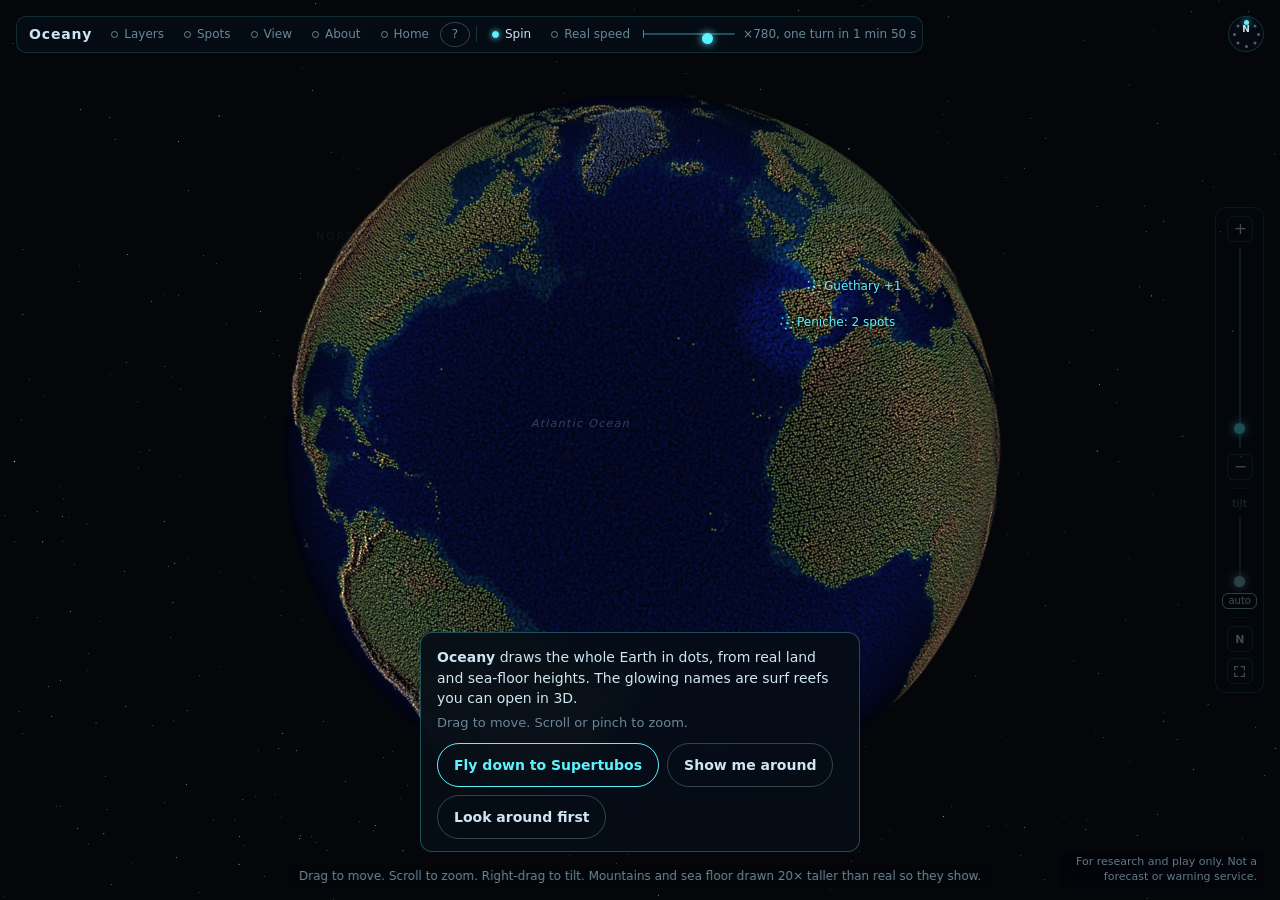
==== pieces/07-globe/index.html @ ec1762d8 "Globe b54: last-level terrain tiles stretch into a lit surface (dark Himalayas fix) Co-Authored-By: " ====
<!doctype html>
<html lang="en">
<head>
  <meta charset="utf-8">
  <meta name="viewport" content="width=device-width, initial-scale=1, viewport-fit=cover">
  <title>Oceany globe</title>
  <link rel="icon" href="assets/icons/icon-192.png" type="image/png">
  <link rel="manifest" href="manifest.webmanifest">
  <link rel="apple-touch-icon" href="assets/icons/apple-touch-icon-180.png">
  <meta name="theme-color" content="#04060a">
  <meta name="mobile-web-app-capable" content="yes">
  <meta name="apple-mobile-web-app-capable" content="yes">
  <meta name="apple-mobile-web-app-status-bar-style" content="black-translucent">
  <meta name="apple-mobile-web-app-title" content="Oceany">
  <script type="importmap">
  { "imports": {
      "three": "../01-seafloor/viewer/vendor/three.module.js",
      "three/addons/": "../01-seafloor/viewer/vendor/addons/",
      "./dots.js": "./dots.js?v=b43", "./terrain.js": "./terrain.js?v=b43" } }
  </script>
  <style>
    :root { --panel: #060e16; --bg: #04060a; --ink: #cfe6f2; --dim: #6b8696; --open: #5ff2ff; --accent: #5ff2ff; --fc: #8fc2d1; --lock: #4a5a66; --hz: #8ca3b8; }
    html, body { margin: 0; height: 100%; background: var(--bg); color: var(--ink); font: 14px/1.4 system-ui, -apple-system, sans-serif; overflow: hidden; }
    canvas { display: block; position: fixed; inset: 0; width: 100%; height: 100%; cursor: grab; touch-action: none; }   /* b39 phone: was 100vw x 100vh; on phones 100vh includes the hidden address bar, so the picture (sized to innerHeight) was stretched tall: an egg-shaped globe */
    /* Top bar: the name, one dot-button per panel section (one open at a time) and the spin toggle. The globe is clear on load. */
    #bar { position: fixed; top: 16px; left: 16px; display: flex; align-items: center; gap: 2px; padding: 4px 6px 4px 12px; z-index: 5;
      background: color-mix(in srgb, var(--panel) 78%, transparent); border: 1px solid color-mix(in srgb, var(--open) 15%, transparent); border-radius: 10px; backdrop-filter: blur(6px); }
    #bar .name { font-size: 14px; font-weight: 600; letter-spacing: .06em; margin-right: 8px; }
    #bar button { all: unset; display: inline-flex; align-items: center; gap: 6px; padding: 5px 9px; border-radius: 7px; font-size: 12px; color: var(--dim); cursor: pointer; transition: color .15s, background .15s; }
    #bar button::before { content: ''; width: 5px; height: 5px; border-radius: 50%; border: 1px solid currentColor; transition: background .15s, box-shadow .15s; }
    #bar button:hover, #bar button:focus-visible { color: var(--ink); background: color-mix(in srgb, var(--open) 8%, transparent); }
    #bar button[aria-expanded=true], #bar button[aria-pressed=true] { color: var(--ink); }
    #bar button[aria-expanded=true]::before, #bar button[aria-pressed=true]::before { background: var(--open); border-color: var(--open); box-shadow: 0 0 6px var(--open); }
    #spin-speed-box { display: inline-flex; align-items: center; gap: 4px; }
    #spin-speed-box .notched { position: relative; display: inline-flex; align-items: center; }
    /* the ×1 notch: a short tick at the slider's left end, where it snaps */
    #spin-speed-box .notched::before { content: ''; position: absolute; left: 0; top: 50%; width: 1px; height: 8px; margin-top: -4px; background: color-mix(in srgb, var(--open) 55%, transparent); pointer-events: none; }
    #spin-speed { width: 92px; height: 18px; margin: 0; }
    #spin-speed-out { font-size: 12px; color: var(--dim); min-width: 13.5em; padding-left: 4px; white-space: nowrap; font-variant-numeric: tabular-nums; }
    #spin-real[aria-pressed=true] ~ #spin-speed-out { color: var(--ink); }
    @media (max-width: 900px) { #spin-speed-out { display: none; } }
    #bar .gap { width: 1px; height: 16px; margin: 0 4px; background: color-mix(in srgb, var(--open) 18%, transparent); }
    #panel { position: fixed; top: 60px; left: 16px; width: 280px; max-width: calc(100vw - 32px); background: color-mix(in srgb, var(--panel) 82%, transparent);
      border: 1px solid color-mix(in srgb, var(--open) 15%, transparent); border-radius: 10px; padding: 12px 16px; backdrop-filter: blur(6px);
      max-height: calc(100vh - 140px); overflow-y: auto; box-sizing: border-box; z-index: 5; }
    #panel[hidden], #panel section[hidden] { display: none; }
    #panel section > h2:first-child { margin-top: 0; }
    .line { font-size: 11px; color: var(--dim); margin: 6px 0 2px; }
    h1 { margin: 0 0 2px; font-size: 18px; letter-spacing: .04em; }
    .sub { color: var(--dim); font-size: 12px; margin-bottom: 10px; }
    h2 { font-size: 11px; text-transform: uppercase; letter-spacing: .1em; color: var(--dim); margin: 12px 0 4px; font-weight: 600; }
    ul { list-style: none; margin: 0; padding: 0; }
    li button { all: unset; display: flex; gap: 8px; align-items: center; width: 100%; padding: 3px 0; cursor: pointer; }
    li button:hover { color: var(--ink); filter: brightness(1.25); } li button:focus-visible { outline: 1px solid var(--open); }
    .dot { width: 8px; height: 8px; border-radius: 50%; flex: none; }
    .unlocked .dot { background: var(--open); box-shadow: 0 0 8px var(--open); }
    .forecast-only .dot { background: var(--fc); } .forecast-only { color: color-mix(in srgb, var(--fc) 55%, var(--ink)); }
    .locked .dot { background: var(--lock); } .locked { color: var(--lock); }
    .tag { margin-left: auto; font-size: 11px; color: var(--dim); }
    #palettes { display: flex; gap: 6px; }
    #palettes button { background: none; border: 1px solid color-mix(in srgb, var(--open) 20%, transparent); color: var(--dim); border-radius: 6px; padding: 3px 9px; font: inherit; font-size: 12px; cursor: pointer; }
    #palettes button.on { color: var(--ink); border-color: var(--open); }
    label.layer { display: flex; gap: 8px; align-items: center; padding: 2px 0; cursor: pointer; }
    /* checkboxes: a ring that fills with a glowing dot when on (the house dot) */
    input[type=checkbox] { appearance: none; -webkit-appearance: none; flex: none; width: 13px; height: 13px; margin: 0; border-radius: 50%;
      border: 1px solid color-mix(in srgb, var(--open) 45%, transparent); background: none; cursor: pointer; display: grid; place-content: center; }
    input[type=checkbox]::before { content: ''; width: 5px; height: 5px; border-radius: 50%; background: var(--open); box-shadow: 0 0 6px var(--open); transform: scale(0); transition: transform .12s; }
    input[type=checkbox]:checked { border-color: var(--open); }
    input[type=checkbox]:checked::before { transform: scale(1); }
    input[type=checkbox]:focus-visible { outline: 1px solid var(--open); outline-offset: 2px; }
    input[type=checkbox]:disabled { border-color: color-mix(in srgb, var(--lock) 70%, transparent); cursor: default; }
    /* range sliders: a thin line and a glowing dot */
    input[type=range] { -webkit-appearance: none; appearance: none; background: none; --acc: var(--open); }
    input[type=range]::-webkit-slider-runnable-track { width: 2px; height: 2px; background: color-mix(in srgb, var(--acc) 30%, transparent); border-radius: 1px; }
    input[type=range]::-moz-range-track { width: 2px; height: 2px; background: color-mix(in srgb, var(--acc) 30%, transparent); border-radius: 1px; }
    input[type=range]::-webkit-slider-thumb { -webkit-appearance: none; width: 11px; height: 11px; border-radius: 50%; background: var(--acc); box-shadow: 0 0 8px var(--acc); border: none; margin: 0 -4.5px; }
    input[type=range]::-moz-range-thumb { width: 11px; height: 11px; border-radius: 50%; background: var(--acc); box-shadow: 0 0 8px var(--acc); border: none; }
    .state { margin-left: 6px; font-size: 11px; color: var(--dim); }
    #terrain-readout { font-size: 11px; color: var(--dim); margin: 4px 0 2px; }
    #terrain-readout .warn { color: var(--fc); }
    #terrain-credits { font-size: 10px; color: var(--dim); margin-top: 4px; max-height: 120px; overflow: auto; }
    .layer-info { margin: 2px 0 8px 22px; font-size: 11px; color: var(--dim); }
    .layer-more { all: unset; font-size: 11px; color: var(--dim); cursor: pointer; border-bottom: 1px dotted currentColor; margin-top: 3px; display: inline-block; }
    .layer-more:hover, .layer-more.on, .layer-more:focus-visible { color: var(--ink); }
    .layer-details { margin-top: 4px; line-height: 1.45; color: var(--dim); max-height: 160px; overflow-y: auto; }
    .layer-status { color: var(--ink); margin-top: 3px; }
    .layer-modes { display: flex; gap: 4px; margin-bottom: 4px; }
    .layer-modes button { background: none; border: 1px solid color-mix(in srgb, var(--open) 20%, transparent); color: var(--dim); border-radius: 5px; padding: 1px 7px; font: inherit; cursor: pointer; }
    .layer-modes button.on { color: var(--ink); border-color: var(--open); }
    label.layer.missing { color: var(--lock); }
    /* Cards: one type style for every kind (the panel's system font, 13px); the kind only sets the accent colour.
       wanted / research: the accent dimmed (research has a dashed edge; round 4: no second hue); hazard: calm blue-grey, no glow or scan lines; own spots: cyan. */
    #card { --acc: var(--open); position: fixed; right: 64px; bottom: 60px; width: 280px; max-width: calc(100vw - 32px); background: color-mix(in srgb, var(--bg) 88%, transparent);
      border: 1px solid color-mix(in srgb, var(--acc) 40%, transparent); border-radius: 10px; padding: 12px 14px; display: none; font-size: 13px; backdrop-filter: blur(6px); }
    #card.wanted { --acc: var(--fc); box-shadow: 0 0 18px color-mix(in srgb, var(--fc) 14%, transparent);
      background-image: repeating-linear-gradient(0deg, color-mix(in srgb, var(--fc) 4%, transparent) 0 1px, transparent 1px 3px); }
    #card.hazard { --acc: var(--hz); }
    #card div { margin: 3px 0; }
    #card .c-name { font-weight: 600; margin-bottom: 4px; color: var(--acc); }
    #card .w-head { color: var(--acc); font-size: 11px; font-weight: 600; letter-spacing: .22em; margin-bottom: 4px; }
    #card .w-name { color: var(--ink); font-weight: 600; font-size: 14px; letter-spacing: .02em; }
    #card .w-sub { color: var(--acc); opacity: .75; font-size: 11px; letter-spacing: .2em;   /* b38: was 10px */ margin: -2px 0 6px !important; }
    #card.research { border-style: dashed; }
    #card .w-foot { color: var(--acc); margin-top: 8px; }
    li.wanted .dot { background: none; border: 1px dashed var(--fc); width: 7px; height: 7px; }
    li.wanted.k-hazard .dot { border-color: var(--hz); } li.k-hazard { color: color-mix(in srgb, var(--hz) 60%, var(--ink)); }
    #wanted-list { max-height: 168px; overflow-y: auto; font-size: 13px; }
    #wanted-list .tag { margin-left: auto; }
    #wanted-filter { display: flex; gap: 4px; margin-bottom: 4px; }
    #wanted-filter button { background: none; border: 1px solid color-mix(in srgb, var(--fc) 20%, transparent); color: var(--dim); border-radius: 5px; padding: 1px 7px; font: inherit; font-size: 12px; cursor: pointer; }
    #wanted-filter button.on { color: var(--fc); border-color: color-mix(in srgb, var(--fc) 60%, transparent); }
    #wanted-filter button.k-hazard.on { color: var(--hz); border-color: color-mix(in srgb, var(--hz) 60%, transparent); }
    #wanted-count { font-size: 11px; color: var(--dim); margin-bottom: 4px; }
    #card { max-height: 60vh; overflow-y: auto; box-sizing: border-box; }
    #card .w-country { color: var(--dim); margin-top: -2px; }
    #card .w-why { margin-top: 6px !important; }
    #card .w-known { color: color-mix(in srgb, var(--acc) 30%, var(--ink)); }
    #card .w-part { margin-top: 4px !important; } #card .w-part b { font-weight: 600; color: color-mix(in srgb, var(--acc) 45%, var(--ink)); }
    #card .w-src { margin-top: 6px; font-size: 11px; color: var(--dim); } #card .w-src summary { cursor: pointer; } #card .w-src a { color: var(--dim); }
    #card .w-link a { color: var(--acc); }
    #card .w-quick { display: inline-block; border: 1px solid currentColor; border-radius: 4px; padding: 0 6px; color: var(--open); }
    #card .w-low { color: var(--dim); font-style: italic; }
    .lbl.wanted.hazard { color: var(--hz); }
    #tiers .k.hazard { border: 1px dashed var(--hz); width: 6px; height: 6px; }
    #tiers { font-size: 11px; color: var(--dim); margin-top: 8px; line-height: 1.6; }
    #tiers .k { display: inline-block; width: 7px; height: 7px; border-radius: 50%; margin-right: 6px; vertical-align: 0; }
    #tiers .k.unlocked { background: var(--open); box-shadow: 0 0 6px var(--open); }
    #tiers .k.forecast { background: var(--fc); }
    #tiers .k.wanted { border: 1px dashed var(--fc); width: 6px; height: 6px; }
    #tiers .ladder { margin-top: 2px; }
    #labels { position: fixed; inset: 0; pointer-events: none; }
    .lbl { position: absolute; left: 0; top: 0; font-size: 12px; white-space: nowrap; pointer-events: auto; cursor: pointer;
      text-shadow: 0 0 4px #000, 0 0 8px #000; }
    .lbl.unlocked { color: var(--open); } .lbl.forecast-only { color: var(--fc); font-size: 11px; } .lbl.locked { color: var(--lock); }
    #zoom { position: fixed; right: 16px; top: 50%; transform: translateY(-50%); transition: opacity .25s; display: flex; flex-direction: column; align-items: center; gap: 6px;
      background: color-mix(in srgb, var(--panel) 90%, transparent); border: 1px solid color-mix(in srgb, var(--open) 22%, transparent); border-radius: 10px; padding: 8px 6px; backdrop-filter: blur(8px); }
    #zoom button { width: 26px; height: 26px; background: none; border: 1px solid color-mix(in srgb, var(--open) 20%, transparent); border-radius: 6px; color: var(--ink); font: 16px/1 system-ui, sans-serif; cursor: pointer; }
    #zoom button:hover, #zoom button:focus-visible { border-color: var(--open); outline: none; }
    #zoom-slider { writing-mode: vertical-lr; direction: rtl; height: 200px; width: 22px; margin: 0; cursor: pointer; }
    #zoom-slider:focus-visible { outline: 1px solid var(--open); outline-offset: 2px; }
    #tilt-slider { writing-mode: vertical-lr; direction: rtl; height: 70px; width: 18px; margin: 0; --acc: var(--fc); cursor: pointer; }
    #tilt-slider:focus-visible { outline: 1px solid var(--fc); outline-offset: 2px; }
    #zoom .sep { width: 18px; border-top: 1px solid color-mix(in srgb, var(--open) 15%, transparent); margin: 2px 0; }
    #zoom .tl { font-size: 10px; color: var(--dim); letter-spacing: .04em; }
    #tilt-auto { width: auto !important; height: auto !important; font-size: 10px !important; padding: 2px 5px; color: var(--dim) !important; }
    #tilt-auto.on { color: var(--ink) !important; border-color: var(--fc) !important; }
    .layer-extras { margin: 2px 0 6px 22px; font-size: 12px; }
    .layer-extras label.layer.sub { color: var(--dim); }
    .fly-storm { margin-top: 4px; background: none; border: 1px solid color-mix(in srgb, var(--fc) 35%, transparent); color: var(--fc); border-radius: 6px; padding: 3px 8px; font: inherit; cursor: pointer; text-align: left; }
    .fly-storm:hover:not(:disabled), .fly-storm:focus-visible { border-color: var(--fc); outline: none; }
    .fly-storm.on { background: color-mix(in srgb, var(--fc) 12%, transparent); }
    .fly-storm:disabled { color: var(--lock); border-color: color-mix(in srgb, var(--lock) 45%, transparent); cursor: default; }
    @media (max-height: 520px) { #zoom-slider { height: 120px; } #tilt-slider { height: 50px; } }
    #zoom.faded { opacity: .3; }
    #zoom #north { font-size: 11px; font-weight: 600; }
    #zoom #fullscreen { display: grid; place-items: center; padding: 0; }   /* full-screen button (fullscreen.js) */
    #zoom #fullscreen.on { border-color: var(--open); }
    #fullscreen-tip { position: fixed; right: 52px; top: 50%; transform: translateY(-50%); max-width: 220px; padding: 8px 10px; border-radius: 8px; z-index: 6;
      background: color-mix(in srgb, var(--bg) 88%, transparent); border: 1px solid color-mix(in srgb, var(--open) 25%, transparent); font-size: 12px; color: var(--ink); }
    #fullscreen-tip[hidden] { display: none; }
    /* round 4: a small calm line under the bar (where the follow caption sits), not a box over the rail and the labels */
    #zoom-note { position: fixed; top: 62px; left: 50%; transform: translateX(-50%); max-width: min(520px, calc(100vw - 32px)); font-size: 11.5px; color: var(--dim);
      text-align: center; padding: 3px 10px; background: color-mix(in srgb, var(--bg) 62%, transparent); border-radius: 6px; z-index: 4; transition: opacity .4s; }
    #zoom-note[hidden] { display: none; }
    .offline-cue { position: fixed; top: 62px; right: 16px; font-size: 11px; color: var(--dim); padding: 3px 10px; border-radius: 6px; z-index: 4; pointer-events: none;
      background: color-mix(in srgb, var(--bg) 62%, transparent); } .offline-cue[hidden] { display: none; }
    @media (max-width: 600px) { .offline-cue { top: 90px; left: 16px; right: auto; } }
    #zoom-note button { all: unset; color: var(--open); cursor: pointer; border-bottom: 1px dotted currentColor; }
    #zoom-note button[hidden] { display: none; }
    /* UX 2026-11-23: the offered way into a spot's 3D viewer (globe.js enterFrame); nothing opens it by itself */
    #open-spot { position: fixed; left: 50%; bottom: 52px; transform: translateX(-50%); z-index: 6; min-height: 44px; padding: 0 18px; border-radius: 22px;
      background: color-mix(in srgb, var(--bg) 82%, transparent); border: 1px solid var(--open); color: var(--open); font: 600 14px/1 system-ui, sans-serif;
      cursor: pointer; white-space: nowrap; max-width: calc(100vw - 140px); overflow: hidden; text-overflow: ellipsis; backdrop-filter: blur(6px); transition: box-shadow .3s; }
    #open-spot[hidden] { display: none; }
    #open-spot:hover, #open-spot:focus-visible, #open-spot.nudge { box-shadow: 0 0 14px color-mix(in srgb, var(--open) 55%, transparent); outline: none; }
    @media (max-width: 600px) { #open-spot { bottom: calc(64px + env(safe-area-inset-bottom, 0px)); max-width: calc(100vw - 80px); left: calc(50% - 28px); } }
    #spin-speed-box[hidden] { display: none; }
    /* phone 2026-11-23 late: the speed controls inside the View panel */
    #spin-speed-holder #spin-speed-box { display: flex; flex-wrap: wrap; gap: 4px 10px; margin: 2px 0 6px 24px; }
    #spin-speed-holder #spin-speed-box[hidden] { display: none; }
    #spin-speed-holder #spin-real { all: unset; box-sizing: border-box; min-height: 44px; padding: 0 12px; display: inline-flex; align-items: center; border-radius: 7px; font-size: 12px; color: var(--dim); cursor: pointer;
      border: 1px solid color-mix(in srgb, var(--open) 25%, transparent); }
    #spin-speed-holder #spin-real[aria-pressed=true] { color: var(--ink); border-color: var(--open); }
    #spin-speed-holder .notched { flex: 1 1 120px; min-height: 44px; }
    #spin-speed-holder #spin-speed { width: 100%; height: 44px; }
    #spin-speed-holder #spin-speed-out { display: block; flex-basis: 100%; min-width: 0; padding-left: 0; white-space: normal; }
    /* UX 2026-11-23: first-visit welcome (globe.js): one line on what this is, one suggested first action */
    #welcome { position: fixed; left: 50%; bottom: 48px; transform: translateX(-50%); width: min(440px, calc(100vw - 32px)); box-sizing: border-box; z-index: 7;
      padding: 14px 16px 12px; border-radius: 12px; background: color-mix(in srgb, var(--panel) 92%, transparent); border: 1px solid color-mix(in srgb, var(--open) 28%, transparent);
      backdrop-filter: blur(8px); color: var(--ink); font-size: 14px; line-height: 1.45; }
    #welcome[hidden] { display: none; }
    #welcome p { margin: 0 0 6px; } #welcome .w-how { color: var(--dim); font-size: 13px; }
    #welcome .w-btns { display: flex; gap: 8px; margin-top: 10px; flex-wrap: wrap; }
    #welcome button { min-height: 44px; padding: 0 16px; border-radius: 22px; font: 600 14px/1 system-ui, sans-serif; cursor: pointer; background: none;
      border: 1px solid color-mix(in srgb, var(--dim) 45%, transparent); color: var(--ink); }
    #welcome button.primary { border-color: var(--open); color: var(--open); }
    #welcome button:hover, #welcome button:focus-visible { border-color: var(--open); outline: none; }
    @media (max-width: 600px) { #welcome { bottom: calc(64px + env(safe-area-inset-bottom, 0px)); left: 8px; right: 62px; width: auto; transform: none; } }
    #labels.following .lbl.show { opacity: .35; }
    /* dad 2026-11-23 night: the spot card at the name (globe.js POP), the start tour and the bar's "?" */
    #spot-pop { position: fixed; z-index: 8; min-width: 190px; max-width: min(300px, calc(100vw - 16px)); box-sizing: border-box; padding: 10px 12px 10px; border-radius: 12px;
      background: color-mix(in srgb, var(--panel) 92%, transparent); border: 1px solid color-mix(in srgb, var(--open) 45%, transparent); backdrop-filter: blur(8px);
      color: var(--ink); font: 13px/1.4 system-ui, sans-serif; box-shadow: 0 0 18px color-mix(in srgb, var(--open) 12%, transparent); }
    #spot-pop[hidden] { display: none; }
    #spot-pop .sp-name { font-weight: 600; color: var(--open); padding-right: 30px; margin-bottom: 8px; }
    #spot-pop button { display: block; width: 100%; min-height: 40px; margin-top: 6px; padding: 0 14px; border-radius: 20px; font: 600 14px/1 system-ui, sans-serif; cursor: pointer;
      background: none; border: 1px solid color-mix(in srgb, var(--dim) 45%, transparent); color: var(--ink); text-align: center; }
    #spot-pop .sp-open { border-color: var(--open); color: var(--open); }
    #spot-pop button:hover, #spot-pop button:focus-visible { border-color: var(--open); outline: none; box-shadow: 0 0 10px color-mix(in srgb, var(--open) 40%, transparent); }
    #spot-pop .sp-x { position: absolute; top: 4px; right: 4px; width: 36px; min-height: 36px; margin: 0; padding: 0; border: none; font-size: 20px; color: var(--dim); }
    #spot-pop .sp-cue { margin-top: 8px; color: var(--dim); font-size: 12px; }
    #spot-pop .sp-cue i { display: block; height: 3px; width: 0; margin-top: 5px; border-radius: 2px; background: var(--open); box-shadow: 0 0 8px var(--open); transition: width .12s linear; }
    @media (pointer: coarse) { #spot-pop button { min-height: 44px; } #spot-pop .sp-x { width: 44px; min-height: 44px; top: 0; right: 0; } }
    /* gesture tour 2026-11-23: the tour (tour.js) brings its own styles (#gtour, cue canvas, rings) */
    #bar #help-btn::before { display: none; }
    #bar #help-btn { min-width: 14px; justify-content: center; border: 1px solid color-mix(in srgb, var(--dim) 45%, transparent); border-radius: 50%; padding: 3px 7px; }
    @keyframes live-pulse { 0%, 100% { text-shadow: 0 0 0 transparent; } 50% { text-shadow: 0 0 9px var(--open); } }
    .layer.live, #bar button.live { animation: live-pulse 3.2s ease-in-out infinite; }
    .live-note { font-size: 11px; color: var(--dim); margin: 2px 0 0 22px; }
    .lbl { opacity: 0; transition: opacity .15s; } .lbl.show { opacity: 1; } .lbl:not(.show) { pointer-events: none; }
    @media (pointer: coarse) { .lbl, .lbl.show { pointer-events: none; } }   /* UX 2026-11-23: a pinch on a name zooms; globe.js finds taps on names */
    #notice-standing { position: fixed; right: 16px; bottom: 12px; max-width: 190px; text-align: right; line-height: 1.35; font-size: 11px; color: var(--dim); text-decoration: none; opacity: .9; z-index: 4;
      background: color-mix(in srgb, var(--bg) 72%, transparent); padding: 3px 7px; border-radius: 6px; backdrop-filter: blur(4px); }   /* backing: legible over close terrain (round-1 item 14) */
    @media (max-width: 1040px) { #notice-standing { bottom: 84px; } #card { bottom: 144px; max-height: calc(100vh - 216px); }   /* round 4: clear of a three-line standing line */ }
    #notice-standing:hover, #notice-standing:focus-visible { color: var(--ink); opacity: 1; }
    #notice-live { display: block; margin-top: 3px; padding-top: 3px; border-top: 1px solid color-mix(in srgb, var(--dim) 25%, transparent); color: var(--ink); opacity: .85; }
    #notice-live[hidden] { display: none; }
    #notice-about ul { margin: 4px 0 6px 16px; padding: 0; }
    #notice-about a { color: var(--dim); }
    #notice-about a:hover { color: var(--ink); }
    #credits { font-size: 11px; color: var(--dim); line-height: 1.45; }
    #credits h3 { font-size: 11px; font-weight: 600; color: var(--ink); margin: 8px 0 2px; }
    #credits p { margin: 0 0 4px; }
    #credits a { color: var(--dim); } #credits a:hover { color: var(--ink); }
    .layer-notice { color: var(--ink); margin-bottom: 4px; }
    /* round 3 (#12): the followed storm's name on the globe, so it shows with the Layers panel closed */
    #follow-cap { position: fixed; top: 62px; left: 50%; transform: translateX(-50%); font-size: 12px; color: var(--ink); white-space: nowrap; max-width: calc(100vw - 32px);
      overflow: hidden; text-overflow: ellipsis; background: color-mix(in srgb, var(--bg) 72%, transparent); padding: 3px 10px; border-radius: 6px; z-index: 4; pointer-events: none; }
    #follow-cap[hidden] { display: none; }
    @media (max-width: 600px) { #follow-cap { top: 62px; } }   /* phone 2026-11-23 late: one-row bar (was 104) */
    #hint { position: fixed; bottom: 12px; left: 50%; transform: translateX(-50%); color: var(--dim); font-size: 12px; text-align: center;
      width: max-content; max-width: min(820px, calc(100vw - 150px));
      background: color-mix(in srgb, var(--bg) 72%, transparent); padding: 3px 10px; border-radius: 6px; backdrop-filter: blur(4px); }   /* shrink-to-fit made it half the window: 4 lines on a tablet */
    @media (max-width: 600px) { #panel { width: auto; right: 16px; padding: 10px 12px; } #hint { display: none; } #bar .name { font-size: 13px; margin-right: 2px; } #bar button { padding: 5px 6px; } }
    #compass { all: unset; position: fixed; right: 16px; top: 16px; width: 34px; height: 34px; border-radius: 50%; cursor: pointer; z-index: 5;
      background: color-mix(in srgb, var(--panel) 70%, transparent); border: 1px solid color-mix(in srgb, var(--open) 15%, transparent); }
    #compass:hover, #compass:focus-visible { border-color: var(--open); }
    #compass .rose { position: absolute; inset: 0; transition: transform .08s linear; }
    #compass .rose i { position: absolute; left: 50%; top: 50%; width: 3px; height: 3px; margin: -1.5px; border-radius: 50%; background: var(--dim); opacity: .7; }
    #compass .rose i.n { width: 5px; height: 5px; margin: -2.5px; background: var(--open); opacity: 1; box-shadow: 0 0 6px var(--open); }
    #compass .rose b { position: absolute; left: 50%; top: 50%; font-size: 9px; font-weight: 600; line-height: 1; color: var(--ink); transform: translate(-50%, -50%); }
    .geo-name { position: absolute; left: 0; top: 0; font-size: 11px; letter-spacing: .18em; text-transform: uppercase; color: var(--dim); white-space: nowrap;
      pointer-events: none; opacity: 0; transition: opacity .3s; }
    .geo-name.sea { font-style: italic; letter-spacing: .12em; text-transform: none; }
    /* phone: the bar is one row (sections + Home; Spin and its speed sit in the View panel), touch-sized; the compass stays top right;
       the zoom bar shrinks to + and − at the bottom right (pinch zooms); the hint is one line; cards and panel fit and scroll */
    @media (max-width: 600px) {
      #bar { left: 8px; right: 54px; top: 8px; flex-wrap: wrap; padding: 2px 4px; row-gap: 0; }
      #bar button { min-height: 44px; padding: 0 7px; box-sizing: border-box; }   /* UX 2026-11-23: 44 px touch targets */
      #bar .gap { display: none; }
      /* phone 2026-11-23 late: one calm row (Oceany, Layers, Spots, View, About, Home); Spin, Real speed and the speed
         slider live in the View panel (globe.js moves #spin-speed-box there; the panel's Spin checkbox is the switch) */
      #bar { flex-wrap: nowrap; padding: 0 2px 0 8px; gap: 0; }
      #bar #spin-btn { display: none; }
      #bar button { padding: 0 5px; gap: 4px; }
      #bar .name { margin-right: 0; }
      #compass { top: 10px; right: 8px; width: 44px; height: 44px; }
      #panel { top: 62px; left: 8px; right: 8px; max-width: none; max-height: calc(100vh - 138px); }   /* phone 2026-11-23 late: one-row bar (was 104 / 180) */
      #zoom { top: auto; bottom: 64px; right: 10px; transform: none; padding: 4px; gap: 6px; }
      #zoom-slider, #tilt-slider, #zoom .tl, #zoom .sep, #tilt-auto, #zoom #north { display: none !important; }
      #zoom button { width: 44px; height: 44px; }
      #zoom.faded { opacity: .6; }
      #zoom-note { top: 62px; } #zoom-note button { display: inline-block; min-height: 44px; line-height: 44px; }
      #card { left: 8px; right: 70px; bottom: 40px; width: auto; max-width: none; max-height: calc(100vh - 150px); }   /* the zoom buttons stay free on the right; b38: was 50vh, which cut the longest cards (up to 510 px) and scrolled; now the top stays below the bar (94 px) */
      #notice-standing { bottom: 8px !important; right: 8px; max-width: none; left: 8px; text-align: center; }
    }
    /* Home-screen app (viewport-fit=cover, translucent status bar): keep the controls clear of the notch and the home bar.
       env() is 0 in a normal browser tab, so nothing moves on desktop. */
    #bar, #panel { margin-top: env(safe-area-inset-top, 0px); margin-left: env(safe-area-inset-left, 0px); }
    #compass { margin-top: env(safe-area-inset-top, 0px); margin-right: env(safe-area-inset-right, 0px); }
    #notice-standing, #card { margin-bottom: env(safe-area-inset-bottom, 0px); }
    @media (max-width: 600px) { #zoom { margin-bottom: env(safe-area-inset-bottom, 0px); } }
  </style>
</head>
<body>
  <canvas id="globe"></canvas>
  <div id="geo-names" aria-hidden="true" style="position:fixed;inset:0;pointer-events:none"></div>
  <div id="labels"></div>
  <button id="compass" type="button" aria-label="Compass: turn north up" title="Compass: click for north up"><span class="rose"></span></button>
  <nav id="bar" aria-label="Oceany">
    <span class="name">Oceany</span>
    <button type="button" data-sec="layers" aria-expanded="false" aria-controls="panel">Layers</button>
    <button type="button" data-sec="spots" aria-expanded="false" aria-controls="panel">Spots</button>
    <button type="button" data-sec="view" aria-expanded="false" aria-controls="panel">View</button>
    <button type="button" data-sec="about" aria-expanded="false" aria-controls="panel">About</button>
    <button type="button" id="home-btn" title="Back to the whole Earth, north up">Home</button>
    <button type="button" id="help-btn" aria-label="Show me around: how to move" title="Show me around: how to move, and where the controls are">?</button>
    <span class="gap" aria-hidden="true"></span>
    <button type="button" id="spin-btn" aria-pressed="false" title="Turn the globe, west to east, as the Earth turns">Spin</button>
    <span id="spin-speed-box" title="Speeds up the view only; data stays at the current time">
      <button type="button" id="spin-real" aria-pressed="false" title="Real speed: Earth turns once per sidereal day, 23 h 56 min 4 s">Real speed</button>
      <span class="notched"><input type="range" id="spin-speed" min="0" max="1000" step="1" value="783" aria-label="Spin speed"></span>
      <span id="spin-speed-out" aria-live="polite"></span>
    </span>
  </nav>
  <a id="notice-standing" href="#about"></a>
  <div id="panel" hidden>
    <section data-sec="layers" hidden>
      <h2>Layers</h2>
      <div id="layers"><span class="tag">none</span></div>
    </section>
    <section data-sec="spots" hidden>
      <h2>Spots</h2>
      <ul id="list"></ul>
      <h2>Wanted spots</h2>
      <div id="wanted-filter" role="group" aria-label="Show wanted spots by kind"></div>
      <div id="wanted-count"></div>
      <ul id="wanted-list"></ul>
    </section>
    <section data-sec="view" hidden>
      <h2>View</h2>
      <label class="layer"><input type="checkbox" id="spin-toggle"> Spin the globe (pauses while you look around)</label>
      <div id="spin-speed-holder"></div>   <!-- phone 2026-11-23 late: the bar's speed controls move here on a phone -->
      <label class="layer"><input type="checkbox" id="terrain-toggle"> Ground detail close up (land and sea-floor relief; comes on by itself as you zoom in)</label>
      <div id="terrain-readout" style="display:none"></div>
      <details id="terrain-credits" style="display:none"><summary>Terrain credits</summary>
        <span id="tc-own">Terrain: GEBCO Compilation Group (2026) GEBCO 2026 Grid (doi:10.5285/4f68d5c7-45eb-f999-e063-7086abc036fa);
        produced using Copernicus WorldDEM-30 and WorldDEM-90 &copy; DLR e.V. 2010-2014 and &copy; Airbus Defence and Space GmbH
        2014-2018 provided under COPERNICUS by the European Union and ESA; all rights reserved. European seas (closer zooms): EMODnet Bathymetry Consortium (2024) EMODnet Digital Bathymetry (DTM 2024), doi:10.12770/cf51df64-56f9-4a99-b1aa-36b8d7b743a1, CC BY 4.0. Modified by Oceany
        (resampled, merged, rounded to 1 m). Not for navigation. The organisations in charge of the Copernicus programme by law or by
        delegation do not incur any liability for any use of the Copernicus WorldDEM-30 or WorldDEM-90. Not endorsed by GEBCO, the IHO or the IOC.</span>
        <span id="tc-aws" hidden>Terrain Tiles on AWS Open Data (Mapzen / Tilezen). Global ETOPO1 terrain data U.S. National Oceanic and Atmospheric Administration;
        United States 3DEP (formerly NED) and global GMTED2010 and SRTM terrain data courtesy of the U.S. Geological Survey;
        Europe terrain data produced using Copernicus data and information funded by the European Union - EU-DEM layers;
        ArcticDEM terrain data DEM(s) were created from DigitalGlobe, Inc., imagery and funded under National Science Foundation awards 1043681, 1559691, and 1542736;
        Australia terrain data &copy; Commonwealth of Australia (Geoscience Australia) 2017;
        Austria terrain data &copy; offene Daten &Ouml;sterreichs &ndash; Digitales Gel&auml;ndemodell (DGM) &Ouml;sterreich;
        Canada terrain data contains information licensed under the Open Government Licence &ndash; Canada;
        Mexico terrain data source: INEGI, Continental relief, 2016;
        New Zealand terrain data Copyright 2011 Crown copyright (c) Land Information New Zealand and the New Zealand Government (All rights reserved);
        Norway terrain data &copy; Kartverket;
        United Kingdom terrain data &copy; Environment Agency copyright and/or database right 2015. All rights reserved.</span>
      </details>
      <h2>Palette</h2>
      <div id="palettes"></div>
      <div class="line" id="stars-line"></div>
    </section>
    <section data-sec="about" hidden>
      <h2>About</h2>
      <div class="sub">Reef-scale wave models, one spot at a time. Glowing spots are unlocked: click one to fly in.</div>
      <div class="sub" id="notice-about"></div>
      <div id="tiers">
        <div><span class="k unlocked"></span>unlocked: reef seabed and wave model</div>
        <div><span class="k forecast"></span>marked spot, no model yet</div>
        <div><span class="k wanted"></span>wanted: needs seabed data to unlock</div>
        <div><span class="k hazard"></span>data needed: coastal hazard and recovery science</div>
        <div class="ladder">Unlock tiers: marked › seabed › swell model › breaking wave</div>
      </div>
      <div class="line">Each Earth dot is one point of ETOPO1 global relief (NOAA): ocean blue by depth; land coloured by height (olive low ground, brown uplands, grey-brown high plateaus, paler only on the highest peaks; the Antarctic and Greenland ice sheets blue-grey). Colour shows height, not vegetation or snow.</div>
      <h2>Credits</h2>
      <div id="credits">
        <p>Oceany is for research and play only. It is not a forecast, a warning service or a navigation tool. Do not use it for safety decisions. Not affiliated with or endorsed by any provider below.</p>
        <h3>Waves and wind</h3>
        <p>Wind: NOAA NCEP GFS. Waves and swell: NOAA NCEP GFS-Wave (WAVEWATCH III). Public domain, redrawn by Oceany. Not an official NOAA product.</p>
        <h3>Coasts (where shown)</h3>
        <p>Generated using E.U. Copernicus Marine Service Information. <a href="https://doi.org/10.48670/moi-00025" target="_blank" rel="noopener noreferrer">doi.org/10.48670/moi-00025</a> (IBI), <a href="https://doi.org/10.48670/moi-00055" target="_blank" rel="noopener noreferrer">doi.org/10.48670/moi-00055</a> (NWS), <a href="https://doi.org/10.48670/mds-00373" target="_blank" rel="noopener noreferrer">doi.org/10.48670/mds-00373</a> (MED), <a href="https://doi.org/10.48670/moi-00036" target="_blank" rel="noopener noreferrer">doi.org/10.48670/moi-00036</a> (in-situ).</p>
        <p>DMI open data, CC BY 4.0 (<a href="https://www.dmi.dk/friedata" target="_blank" rel="noopener noreferrer">dmi.dk/friedata</a>). Based on data from DMI, changed by Oceany. Not endorsed by DMI.</p>
        <h3>Storms</h3>
        <p>Tropical cyclone tracks: NOAA IBTrACS v04r01 (Gahtan et al., 2024, doi:10.25921/82ty-9e16; Knapp et al., 2010, doi:10.1175/2009BAMS2755.1). Thinned and re-classified by Oceany; not official.</p>
        <p>Tornado data: NOAA/NWS Storm Prediction Center severe weather database. Reformatted and thinned by Oceany; not official and not endorsed by NOAA/NWS.</p>
        <p>Live tornado warnings: NOAA/NWS api.weather.gov. Not an official product; see <a href="https://www.weather.gov/" target="_blank" rel="noopener noreferrer">weather.gov</a> for warnings.</p>
        <h3>Sky</h3>
        <p>Aurora: NOAA Space Weather Prediction Center, OVATION Prime model, and estimated Kp. Redrawn by Oceany; not an official NOAA product. For space weather see <a href="https://www.spaceweather.gov/" target="_blank" rel="noopener noreferrer">spaceweather.gov</a>.</p>
        <p>Snow and sea ice: U.S. National Ice Center. IMS Daily Northern Hemisphere Snow and Ice Analysis, Version 1 (G02156). NSIDC. <a href="https://doi.org/10.7265/N52R3PMC" target="_blank" rel="noopener noreferrer">doi.org/10.7265/N52R3PMC</a></p>
        <p>Stars: HYG v4.4 (Hipparcos-Yale-Gliese) by astronexus, <a href="https://creativecommons.org/licenses/by-sa/4.0/" target="_blank" rel="noopener noreferrer">CC BY-SA 4.0</a>, <a href="https://codeberg.org/astronexus/hyg" target="_blank" rel="noopener noreferrer">codeberg.org/astronexus/hyg</a>. Filtered to magnitude 6.5; the filtered file is shared under CC BY-SA 4.0.</p>
        <h3>Land and sea floor</h3>
        <p>ETOPO1: NOAA NGDC. EMODnet Bathymetry (CC BY 4.0), DDM50, DGT/APA lidar, Litto3D.</p>
        <p>Terrain detail: GEBCO Compilation Group (2026) GEBCO 2026 Grid (doi:10.5285/4f68d5c7-45eb-f999-e063-7086abc036fa); produced using Copernicus WorldDEM-30 and WorldDEM-90 &copy; DLR e.V. 2010-2014 and &copy; Airbus Defence and Space GmbH 2014-2018 provided under COPERNICUS by the European Union and ESA; all rights reserved. European seas (closer zooms): EMODnet Bathymetry Consortium (2024) EMODnet Digital Bathymetry (DTM 2024), doi:10.12770/cf51df64-56f9-4a99-b1aa-36b8d7b743a1, CC BY 4.0. Modified by Oceany (resampled, merged, rounded to 1 m). Not for navigation. The organisations in charge of the Copernicus programme by law or by delegation do not incur any liability for any use of the Copernicus WorldDEM-30 or WorldDEM-90. Not endorsed by GEBCO, the IHO or the IOC.</p>
        <p>Pipeline: Office for Coastal Management, 2026: 2013 USACE NCMP Topobathy Lidar DEM (LMSL): Oahu, HI, <a href="https://www.fisheries.noaa.gov/inport/item/65476" target="_blank" rel="noopener noreferrer">fisheries.noaa.gov/inport/item/65476</a>. Resampled.</p>
        <h3>Software</h3>
        <p>three.js, MIT, Copyright (c) 2010-2026 three.js authors.</p>
      </div>
    </section>
  </div>
  <div id="zoom" role="group" aria-label="Zoom">
    <button id="zoom-in" type="button" aria-label="Zoom in">+</button>
    <input id="zoom-slider" type="range" min="0" max="1000" step="25" value="0" aria-label="Zoom, from whole globe to closest">
    <button id="zoom-out" type="button" aria-label="Zoom out">&minus;</button>
    <div class="sep"></div>
    <span class="tl" aria-hidden="true">tilt</span>
    <input id="tilt-slider" type="range" min="0" max="92" step="1" value="0" aria-label="Camera tilt, from straight down to level">
    <button id="tilt-auto" type="button" class="on" aria-pressed="true" title="Tilt follows the zoom">auto</button>
    <div class="sep"></div>
    <button id="north" type="button" aria-label="Turn north up" title="Turn north up">N</button>
    <button id="fullscreen" type="button" aria-label="Full screen" title="Full screen" aria-pressed="false"><svg viewBox="0 0 16 16" width="13" height="13" aria-hidden="true" fill="none" stroke="currentColor" stroke-width="1.6" stroke-linecap="round"><path d="M2 6V2h4M10 2h4v4M14 10v4h-4M6 14H2v-4"/></svg></button>
  </div>
  <div id="zoom-note" role="status" hidden><span></span> <button type="button" id="zoom-note-terrain">Show ground detail</button></div>
  <div id="card"></div>
  <div id="follow-cap" hidden></div>
  <div id="welcome" role="dialog" aria-labelledby="welcome-what" hidden>
    <p id="welcome-what"><b>Oceany</b> draws the whole Earth in dots, from real land and sea-floor heights. The glowing names are surf reefs you can open in 3D.</p>
    <p class="w-how" id="welcome-how">Drag to move. Scroll or pinch to zoom.</p>
    <div class="w-btns"><button type="button" id="welcome-go" class="primary">Fly down to Supertubos</button><button type="button" id="welcome-tour">Show me around</button><button type="button" id="welcome-close">Look around first</button></div>
  </div>
  <div id="hint">Drag to move; right-drag or shift-drag to tilt and turn; scroll, pinch or use the slider to zoom. Each dot is one point of ETOPO1 global relief (NOAA): ocean blue by depth; land coloured by height (olive low ground, brown uplands, grey-brown high plateaus, paler only on the highest peaks; the Antarctic and Greenland ice sheets blue-grey). Colour shows height, not vegetation or snow.</div>
  <script type="module" src="./fullscreen.js?v=f1"></script>
  <script type="module" src="./globe.js?v=b54"></script>
</body>
</html>
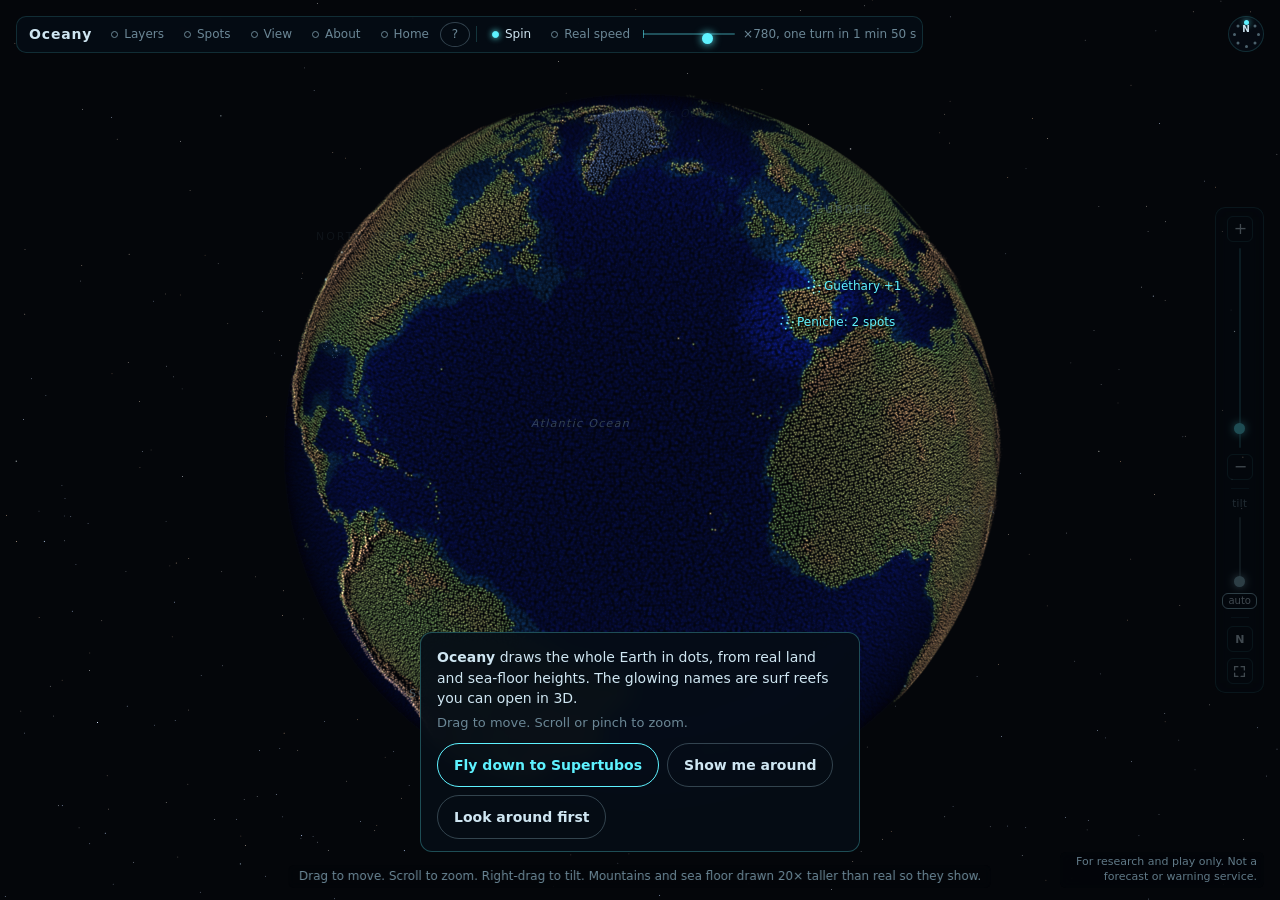
==== commit 765f9b84: "Globe b55: survey sea floor (EMODnet 115 m, NOAA CUDEM 10 m) over GEBCO The globe reads the bathy2 o" ====
--- a/pieces/07-globe/index.html
+++ b/pieces/07-globe/index.html
@@ -326,7 +326,7 @@
       <details id="terrain-credits" style="display:none"><summary>Terrain credits</summary>
         <span id="tc-own">Terrain: GEBCO Compilation Group (2026) GEBCO 2026 Grid (doi:10.5285/4f68d5c7-45eb-f999-e063-7086abc036fa);
         produced using Copernicus WorldDEM-30 and WorldDEM-90 &copy; DLR e.V. 2010-2014 and &copy; Airbus Defence and Space GmbH
-        2014-2018 provided under COPERNICUS by the European Union and ESA; all rights reserved. European seas (closer zooms): EMODnet Bathymetry Consortium (2024) EMODnet Digital Bathymetry (DTM 2024), doi:10.12770/cf51df64-56f9-4a99-b1aa-36b8d7b743a1, CC BY 4.0. Modified by Oceany
+        2014-2018 provided under COPERNICUS by the European Union and ESA; all rights reserved. European seas, Morocco, the Canaries, Madeira and the Azores (closer zooms): EMODnet Bathymetry Consortium (2024) EMODnet Digital Bathymetry (DTM 2024), doi:10.12770/cf51df64-56f9-4a99-b1aa-36b8d7b743a1, CC BY 4.0. Hawaii and central California sea floor (closer zooms): NOAA National Centers for Environmental Information, Continuously Updated Digital Elevation Model (CUDEM), doi:10.25921/ds9v-ky35, public domain. Modified by Oceany
         (resampled, merged, rounded to 1 m). Not for navigation. The organisations in charge of the Copernicus programme by law or by
         delegation do not incur any liability for any use of the Copernicus WorldDEM-30 or WorldDEM-90. Not endorsed by GEBCO, the IHO or the IOC.</span>
         <span id="tc-aws" hidden>Terrain Tiles on AWS Open Data (Mapzen / Tilezen). Global ETOPO1 terrain data U.S. National Oceanic and Atmospheric Administration;
@@ -375,7 +375,7 @@
         <p>Stars: HYG v4.4 (Hipparcos-Yale-Gliese) by astronexus, <a href="https://creativecommons.org/licenses/by-sa/4.0/" target="_blank" rel="noopener noreferrer">CC BY-SA 4.0</a>, <a href="https://codeberg.org/astronexus/hyg" target="_blank" rel="noopener noreferrer">codeberg.org/astronexus/hyg</a>. Filtered to magnitude 6.5; the filtered file is shared under CC BY-SA 4.0.</p>
         <h3>Land and sea floor</h3>
         <p>ETOPO1: NOAA NGDC. EMODnet Bathymetry (CC BY 4.0), DDM50, DGT/APA lidar, Litto3D.</p>
-        <p>Terrain detail: GEBCO Compilation Group (2026) GEBCO 2026 Grid (doi:10.5285/4f68d5c7-45eb-f999-e063-7086abc036fa); produced using Copernicus WorldDEM-30 and WorldDEM-90 &copy; DLR e.V. 2010-2014 and &copy; Airbus Defence and Space GmbH 2014-2018 provided under COPERNICUS by the European Union and ESA; all rights reserved. European seas (closer zooms): EMODnet Bathymetry Consortium (2024) EMODnet Digital Bathymetry (DTM 2024), doi:10.12770/cf51df64-56f9-4a99-b1aa-36b8d7b743a1, CC BY 4.0. Modified by Oceany (resampled, merged, rounded to 1 m). Not for navigation. The organisations in charge of the Copernicus programme by law or by delegation do not incur any liability for any use of the Copernicus WorldDEM-30 or WorldDEM-90. Not endorsed by GEBCO, the IHO or the IOC.</p>
+        <p>Terrain detail: GEBCO Compilation Group (2026) GEBCO 2026 Grid (doi:10.5285/4f68d5c7-45eb-f999-e063-7086abc036fa); produced using Copernicus WorldDEM-30 and WorldDEM-90 &copy; DLR e.V. 2010-2014 and &copy; Airbus Defence and Space GmbH 2014-2018 provided under COPERNICUS by the European Union and ESA; all rights reserved. European seas, Morocco, the Canaries, Madeira and the Azores (closer zooms): EMODnet Bathymetry Consortium (2024) EMODnet Digital Bathymetry (DTM 2024), doi:10.12770/cf51df64-56f9-4a99-b1aa-36b8d7b743a1, CC BY 4.0. Hawaii and central California sea floor (closer zooms): NOAA National Centers for Environmental Information, Continuously Updated Digital Elevation Model (CUDEM), doi:10.25921/ds9v-ky35, public domain. Modified by Oceany (resampled, merged, rounded to 1 m). Not for navigation. The organisations in charge of the Copernicus programme by law or by delegation do not incur any liability for any use of the Copernicus WorldDEM-30 or WorldDEM-90. Not endorsed by GEBCO, the IHO or the IOC.</p>
         <p>Pipeline: Office for Coastal Management, 2026: 2013 USACE NCMP Topobathy Lidar DEM (LMSL): Oahu, HI, <a href="https://www.fisheries.noaa.gov/inport/item/65476" target="_blank" rel="noopener noreferrer">fisheries.noaa.gov/inport/item/65476</a>. Resampled.</p>
         <h3>Software</h3>
         <p>three.js, MIT, Copyright (c) 2010-2026 three.js authors.</p>
@@ -404,6 +404,6 @@
   </div>
   <div id="hint">Drag to move; right-drag or shift-drag to tilt and turn; scroll, pinch or use the slider to zoom. Each dot is one point of ETOPO1 global relief (NOAA): ocean blue by depth; land coloured by height (olive low ground, brown uplands, grey-brown high plateaus, paler only on the highest peaks; the Antarctic and Greenland ice sheets blue-grey). Colour shows height, not vegetation or snow.</div>
   <script type="module" src="./fullscreen.js?v=f1"></script>
-  <script type="module" src="./globe.js?v=b54"></script>
+  <script type="module" src="./globe.js?v=b55"></script>
 </body>
 </html>
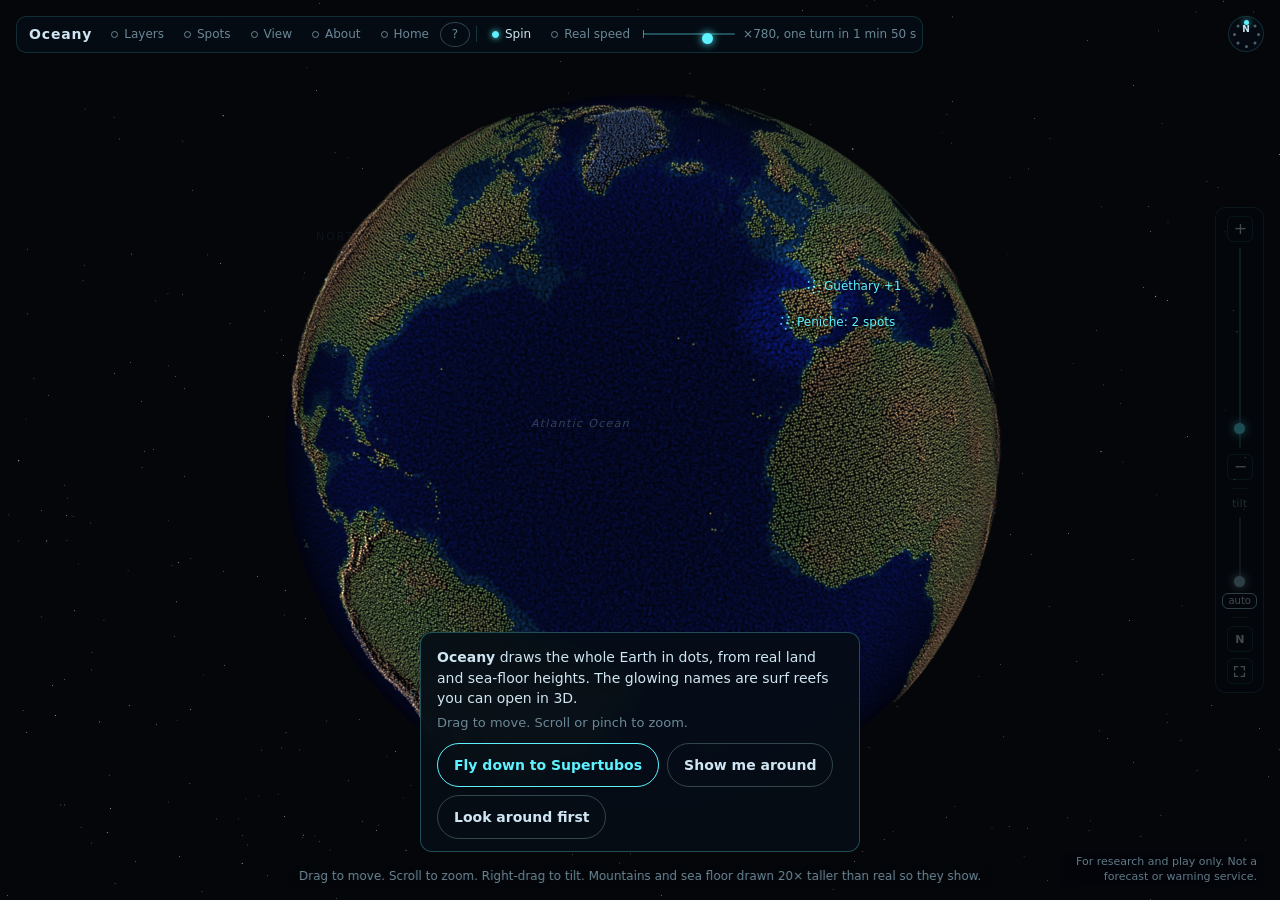
==== commit f568f990: "Globe b56: ECMWF IFS wind/waves switch (off at load) and live NHC hurricanes ECMWF open data (CC BY " ====
--- a/pieces/07-globe/index.html
+++ b/pieces/07-globe/index.html
@@ -362,12 +362,14 @@
         <p>Oceany is for research and play only. It is not a forecast, a warning service or a navigation tool. Do not use it for safety decisions. Not affiliated with or endorsed by any provider below.</p>
         <h3>Waves and wind</h3>
         <p>Wind: NOAA NCEP GFS. Waves and swell: NOAA NCEP GFS-Wave (WAVEWATCH III). Public domain, redrawn by Oceany. Not an official NOAA product.</p>
+        <p>With the model switch on ECMWF, wind and wave height: © 2026 European Centre for Medium-Range Weather Forecasts (ECMWF), ECMWF open data (IFS), <a href="https://creativecommons.org/licenses/by/4.0/" target="_blank" rel="noopener noreferrer">CC BY 4.0</a>. Redrawn by Oceany. Not an official ECMWF product. Swell stays GFS-Wave.</p>
         <h3>Coasts (where shown)</h3>
         <p>Generated using E.U. Copernicus Marine Service Information. <a href="https://doi.org/10.48670/moi-00025" target="_blank" rel="noopener noreferrer">doi.org/10.48670/moi-00025</a> (IBI), <a href="https://doi.org/10.48670/moi-00055" target="_blank" rel="noopener noreferrer">doi.org/10.48670/moi-00055</a> (NWS), <a href="https://doi.org/10.48670/mds-00373" target="_blank" rel="noopener noreferrer">doi.org/10.48670/mds-00373</a> (MED), <a href="https://doi.org/10.48670/moi-00036" target="_blank" rel="noopener noreferrer">doi.org/10.48670/moi-00036</a> (in-situ).</p>
         <p>DMI open data, CC BY 4.0 (<a href="https://www.dmi.dk/friedata" target="_blank" rel="noopener noreferrer">dmi.dk/friedata</a>). Based on data from DMI, changed by Oceany. Not endorsed by DMI.</p>
         <h3>Storms</h3>
         <p>Tropical cyclone tracks: NOAA IBTrACS v04r01 (Gahtan et al., 2024, doi:10.25921/82ty-9e16; Knapp et al., 2010, doi:10.1175/2009BAMS2755.1). Thinned and re-classified by Oceany; not official.</p>
         <p>Tornado data: NOAA/NWS Storm Prediction Center severe weather database. Reformatted and thinned by Oceany; not official and not endorsed by NOAA/NWS.</p>
+        <p>Live hurricanes: NOAA National Hurricane Center advisories (CurrentStorms.json, GIS forecast cones and tracks); other basins from NOAA IBTrACS ACTIVE as recent tracks only. Not an official product; see <a href="https://www.nhc.noaa.gov/" target="_blank" rel="noopener noreferrer">nhc.noaa.gov</a> for advisories.</p>
         <p>Live tornado warnings: NOAA/NWS api.weather.gov. Not an official product; see <a href="https://www.weather.gov/" target="_blank" rel="noopener noreferrer">weather.gov</a> for warnings.</p>
         <h3>Sky</h3>
         <p>Aurora: NOAA Space Weather Prediction Center, OVATION Prime model, and estimated Kp. Redrawn by Oceany; not an official NOAA product. For space weather see <a href="https://www.spaceweather.gov/" target="_blank" rel="noopener noreferrer">spaceweather.gov</a>.</p>
@@ -404,6 +406,6 @@
   </div>
   <div id="hint">Drag to move; right-drag or shift-drag to tilt and turn; scroll, pinch or use the slider to zoom. Each dot is one point of ETOPO1 global relief (NOAA): ocean blue by depth; land coloured by height (olive low ground, brown uplands, grey-brown high plateaus, paler only on the highest peaks; the Antarctic and Greenland ice sheets blue-grey). Colour shows height, not vegetation or snow.</div>
   <script type="module" src="./fullscreen.js?v=f1"></script>
-  <script type="module" src="./globe.js?v=b55"></script>
+  <script type="module" src="./globe.js?v=b56"></script>
 </body>
 </html>
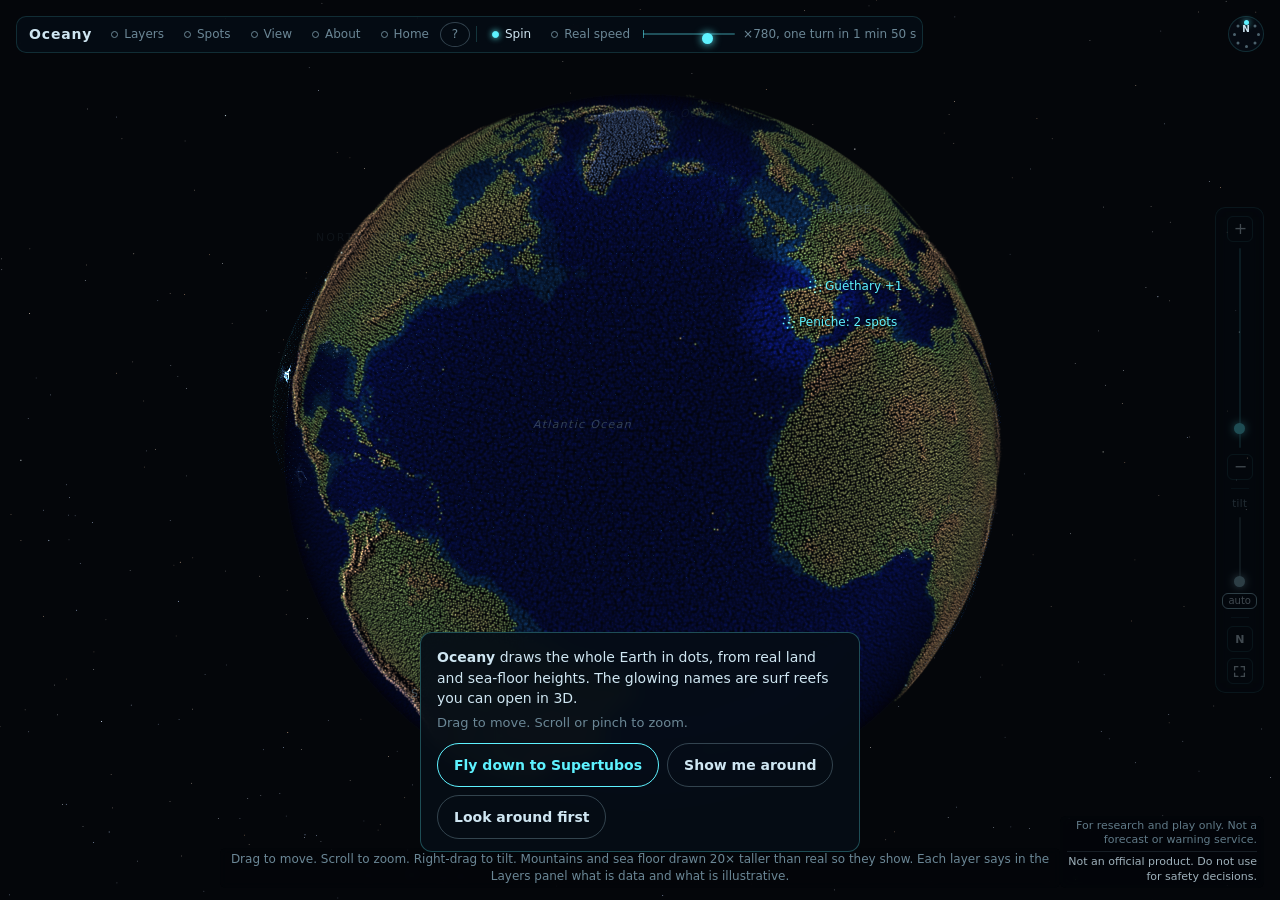
==== commit 25b81f37: "Globe b57: reef viewer surround reads terrain2 packs (off R2 terrain/) The reef viewer's surrounding" ====
--- a/pieces/07-globe/index.html
+++ b/pieces/07-globe/index.html
@@ -406,6 +406,6 @@
   </div>
   <div id="hint">Drag to move; right-drag or shift-drag to tilt and turn; scroll, pinch or use the slider to zoom. Each dot is one point of ETOPO1 global relief (NOAA): ocean blue by depth; land coloured by height (olive low ground, brown uplands, grey-brown high plateaus, paler only on the highest peaks; the Antarctic and Greenland ice sheets blue-grey). Colour shows height, not vegetation or snow.</div>
   <script type="module" src="./fullscreen.js?v=f1"></script>
-  <script type="module" src="./globe.js?v=b56"></script>
+  <script type="module" src="./globe.js?v=b57"></script>
 </body>
 </html>
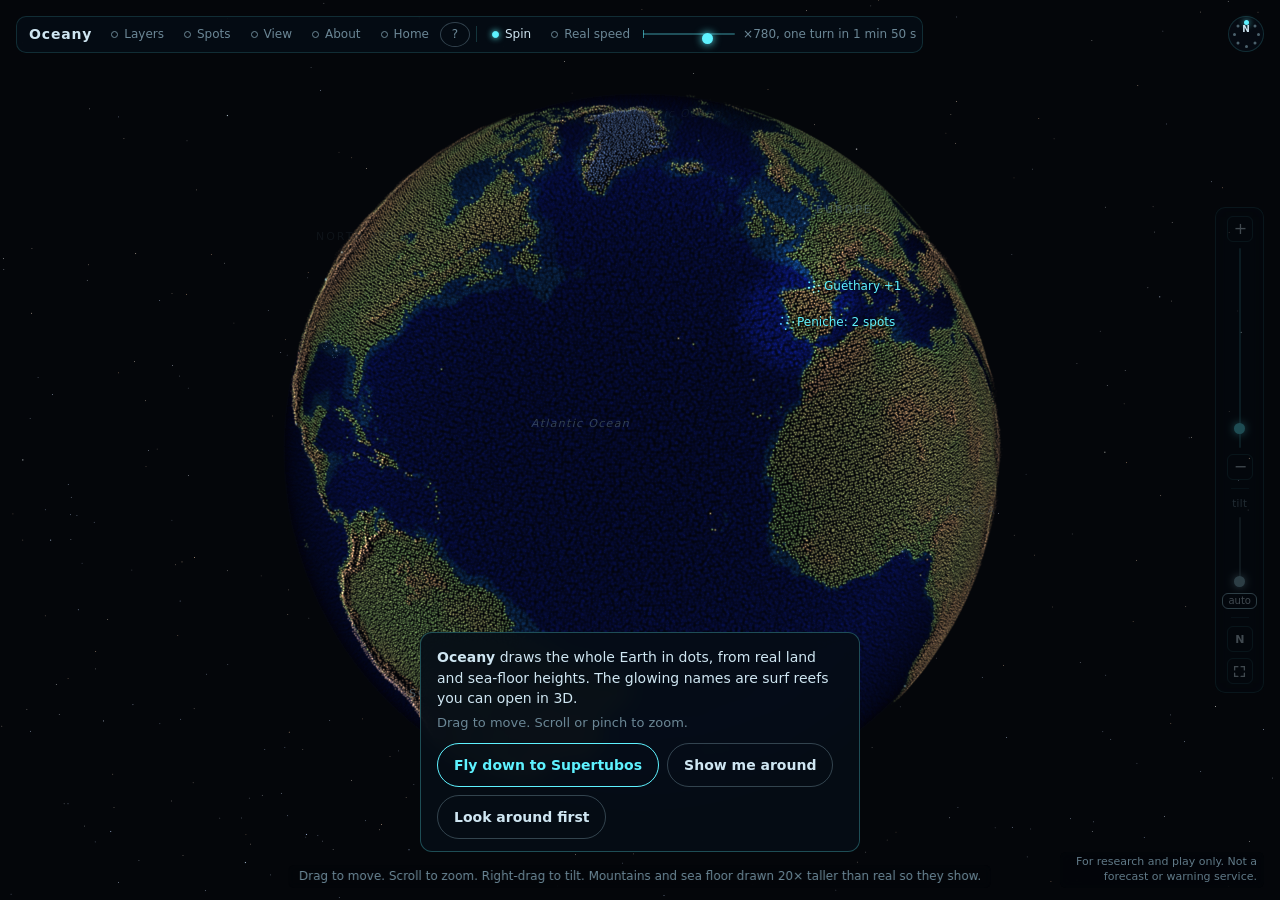
==== commit 3e47366d: "Globe b58: close relief without the shake, phone layer sheet, survey sea-floor credits, terrain v1 r" ====
--- a/pieces/07-globe/index.html
+++ b/pieces/07-globe/index.html
@@ -16,7 +16,7 @@
   { "imports": {
       "three": "../01-seafloor/viewer/vendor/three.module.js",
       "three/addons/": "../01-seafloor/viewer/vendor/addons/",
-      "./dots.js": "./dots.js?v=b43", "./terrain.js": "./terrain.js?v=b43" } }
+      "./dots.js": "./dots.js?v=b58", "./terrain.js": "./terrain.js?v=b58" } }
   </script>
   <style>
     :root { --panel: #060e16; --bg: #04060a; --ink: #cfe6f2; --dim: #6b8696; --open: #5ff2ff; --accent: #5ff2ff; --fc: #8fc2d1; --lock: #4a5a66; --hz: #8ca3b8; }
@@ -279,6 +279,39 @@
     #bar, #panel { margin-top: env(safe-area-inset-top, 0px); margin-left: env(safe-area-inset-left, 0px); }
     #compass { margin-top: env(safe-area-inset-top, 0px); margin-right: env(safe-area-inset-right, 0px); }
     #notice-standing, #card { margin-bottom: env(safe-area-inset-bottom, 0px); }
+    /* b58 (Benn's phone recording): the panel's one safety line for live and model layers (phone); the (i) per layer (phone) */
+    .layers-safety { display: none; }
+    .layer-item { position: relative; }
+    .layer-about { display: none; }
+    @media (max-width: 600px) {
+      /* the panel is a bottom sheet, at most ~45 % of the screen: the globe stays in view above it while choosing */
+      #panel { top: auto; bottom: calc(46px + env(safe-area-inset-bottom, 0px)); max-height: 40vh; max-height: 40dvh; margin-top: 0;
+        border-radius: 14px; padding: 10px 14px; font-size: 14px; z-index: 6; }
+      #panel h2 { font-size: 12px; margin-top: 4px; color: color-mix(in srgb, var(--ink) 70%, var(--dim)); }
+      .layers-safety:not([hidden]) { display: block; font-size: 13px; line-height: 1.35; margin: 0 0 6px; padding: 6px 8px; border-radius: 8px;
+        background: color-mix(in srgb, var(--open) 8%, transparent); color: var(--ink); }
+      .layer-info .layer-notice { display: none; }
+      label.layer { min-height: 40px; padding-right: 48px; font-size: 14px; }
+      .layer-about { display: inline-flex; align-items: center; justify-content: center; position: absolute; right: 0; top: 0; width: 44px; height: 40px;
+        background: none; border: none; color: color-mix(in srgb, var(--ink) 75%, var(--dim)); font: italic 600 14px Georgia, serif; cursor: pointer; padding: 0; }
+      .layer-about::before { content: ''; position: absolute; width: 22px; height: 22px; left: 11px; top: 9px; border-radius: 50%; border: 1px solid currentColor; }
+      .layer-about[hidden] { display: none; }
+      .layer-item.open .layer-about { color: var(--open); }
+      .layer-item:not(.open) > .layer-info, .layer-item:not(.open) > .layer-extras, .layer-item:not(.open) > .live-note { display: none !important; }
+      /* phone text: larger and lighter (grey on black was hard to read) */
+      .layer-info, .layer-details, .live-note, .line, .state, #terrain-readout, #wanted-count, .sub, .layer-more, .layer-extras { font-size: 13px;
+        color: color-mix(in srgb, var(--ink) 78%, var(--dim)); }
+      .layer-details { max-height: none; }
+      .layer-modes button { min-height: 32px; padding: 0 10px; }
+      #notice-standing { font-size: 13px; opacity: 1; color: color-mix(in srgb, var(--ink) 88%, var(--dim)); }
+      #notice-live { opacity: 1; }
+      .lbl { font-size: 13px; }
+      .geo-name { font-size: 12px; color: color-mix(in srgb, var(--ink) 65%, var(--dim)); }
+      #credits, #terrain-credits { font-size: 12px; }
+      /* while the sheet is open the wave forecast bar steps aside (it sat over the sheet's lower half); the sheet carries the
+         safety line and the standing line stays at the bottom */
+      body:has(#panel:not([hidden])) #wavebar { display: none !important; }
+    }
     @media (max-width: 600px) { #zoom { margin-bottom: env(safe-area-inset-bottom, 0px); } }
   </style>
 </head>
@@ -326,7 +359,7 @@
       <details id="terrain-credits" style="display:none"><summary>Terrain credits</summary>
         <span id="tc-own">Terrain: GEBCO Compilation Group (2026) GEBCO 2026 Grid (doi:10.5285/4f68d5c7-45eb-f999-e063-7086abc036fa);
         produced using Copernicus WorldDEM-30 and WorldDEM-90 &copy; DLR e.V. 2010-2014 and &copy; Airbus Defence and Space GmbH
-        2014-2018 provided under COPERNICUS by the European Union and ESA; all rights reserved. European seas, Morocco, the Canaries, Madeira and the Azores (closer zooms): EMODnet Bathymetry Consortium (2024) EMODnet Digital Bathymetry (DTM 2024), doi:10.12770/cf51df64-56f9-4a99-b1aa-36b8d7b743a1, CC BY 4.0. Hawaii and central California sea floor (closer zooms): NOAA National Centers for Environmental Information, Continuously Updated Digital Elevation Model (CUDEM), doi:10.25921/ds9v-ky35, public domain. Modified by Oceany
+        2014-2018 provided under COPERNICUS by the European Union and ESA; all rights reserved. European seas, Morocco, the Canaries, Madeira and the Azores (closer zooms): EMODnet Bathymetry Consortium (2024) EMODnet Digital Bathymetry (DTM 2024), doi:10.12770/cf51df64-56f9-4a99-b1aa-36b8d7b743a1, CC BY 4.0. Hawaii and central California sea floor (closer zooms): NOAA National Centers for Environmental Information, Continuously Updated Digital Elevation Model (CUDEM), doi:10.25921/ds9v-ky35, public domain. Southern and central California (closer zooms): U.S. Geological Survey, Coastal National Elevation Database (CoNED) topobathymetric models, public domain. Oregon, Washington and Puerto Rico: NOAA NCEI CUDEM (doi:10.25921/ds9v-ky35), public domain. Modified by Oceany
         (resampled, merged, rounded to 1 m). Not for navigation. The organisations in charge of the Copernicus programme by law or by
         delegation do not incur any liability for any use of the Copernicus WorldDEM-30 or WorldDEM-90. Not endorsed by GEBCO, the IHO or the IOC.</span>
         <span id="tc-aws" hidden>Terrain Tiles on AWS Open Data (Mapzen / Tilezen). Global ETOPO1 terrain data U.S. National Oceanic and Atmospheric Administration;
@@ -377,7 +410,7 @@
         <p>Stars: HYG v4.4 (Hipparcos-Yale-Gliese) by astronexus, <a href="https://creativecommons.org/licenses/by-sa/4.0/" target="_blank" rel="noopener noreferrer">CC BY-SA 4.0</a>, <a href="https://codeberg.org/astronexus/hyg" target="_blank" rel="noopener noreferrer">codeberg.org/astronexus/hyg</a>. Filtered to magnitude 6.5; the filtered file is shared under CC BY-SA 4.0.</p>
         <h3>Land and sea floor</h3>
         <p>ETOPO1: NOAA NGDC. EMODnet Bathymetry (CC BY 4.0), DDM50, DGT/APA lidar, Litto3D.</p>
-        <p>Terrain detail: GEBCO Compilation Group (2026) GEBCO 2026 Grid (doi:10.5285/4f68d5c7-45eb-f999-e063-7086abc036fa); produced using Copernicus WorldDEM-30 and WorldDEM-90 &copy; DLR e.V. 2010-2014 and &copy; Airbus Defence and Space GmbH 2014-2018 provided under COPERNICUS by the European Union and ESA; all rights reserved. European seas, Morocco, the Canaries, Madeira and the Azores (closer zooms): EMODnet Bathymetry Consortium (2024) EMODnet Digital Bathymetry (DTM 2024), doi:10.12770/cf51df64-56f9-4a99-b1aa-36b8d7b743a1, CC BY 4.0. Hawaii and central California sea floor (closer zooms): NOAA National Centers for Environmental Information, Continuously Updated Digital Elevation Model (CUDEM), doi:10.25921/ds9v-ky35, public domain. Modified by Oceany (resampled, merged, rounded to 1 m). Not for navigation. The organisations in charge of the Copernicus programme by law or by delegation do not incur any liability for any use of the Copernicus WorldDEM-30 or WorldDEM-90. Not endorsed by GEBCO, the IHO or the IOC.</p>
+        <p>Terrain detail: GEBCO Compilation Group (2026) GEBCO 2026 Grid (doi:10.5285/4f68d5c7-45eb-f999-e063-7086abc036fa); produced using Copernicus WorldDEM-30 and WorldDEM-90 &copy; DLR e.V. 2010-2014 and &copy; Airbus Defence and Space GmbH 2014-2018 provided under COPERNICUS by the European Union and ESA; all rights reserved. European seas, Morocco, the Canaries, Madeira and the Azores (closer zooms): EMODnet Bathymetry Consortium (2024) EMODnet Digital Bathymetry (DTM 2024), doi:10.12770/cf51df64-56f9-4a99-b1aa-36b8d7b743a1, CC BY 4.0. Hawaii and central California sea floor (closer zooms): NOAA National Centers for Environmental Information, Continuously Updated Digital Elevation Model (CUDEM), doi:10.25921/ds9v-ky35, public domain. Southern and central California (closer zooms): U.S. Geological Survey, Coastal National Elevation Database (CoNED) topobathymetric models, public domain. Oregon, Washington and Puerto Rico: NOAA NCEI CUDEM (doi:10.25921/ds9v-ky35), public domain. Modified by Oceany (resampled, merged, rounded to 1 m). Not for navigation. The organisations in charge of the Copernicus programme by law or by delegation do not incur any liability for any use of the Copernicus WorldDEM-30 or WorldDEM-90. Not endorsed by GEBCO, the IHO or the IOC.</p>
         <p>Pipeline: Office for Coastal Management, 2026: 2013 USACE NCMP Topobathy Lidar DEM (LMSL): Oahu, HI, <a href="https://www.fisheries.noaa.gov/inport/item/65476" target="_blank" rel="noopener noreferrer">fisheries.noaa.gov/inport/item/65476</a>. Resampled.</p>
         <h3>Software</h3>
         <p>three.js, MIT, Copyright (c) 2010-2026 three.js authors.</p>
@@ -406,6 +439,6 @@
   </div>
   <div id="hint">Drag to move; right-drag or shift-drag to tilt and turn; scroll, pinch or use the slider to zoom. Each dot is one point of ETOPO1 global relief (NOAA): ocean blue by depth; land coloured by height (olive low ground, brown uplands, grey-brown high plateaus, paler only on the highest peaks; the Antarctic and Greenland ice sheets blue-grey). Colour shows height, not vegetation or snow.</div>
   <script type="module" src="./fullscreen.js?v=f1"></script>
-  <script type="module" src="./globe.js?v=b57"></script>
+  <script type="module" src="./globe.js?v=b58"></script>
 </body>
 </html>
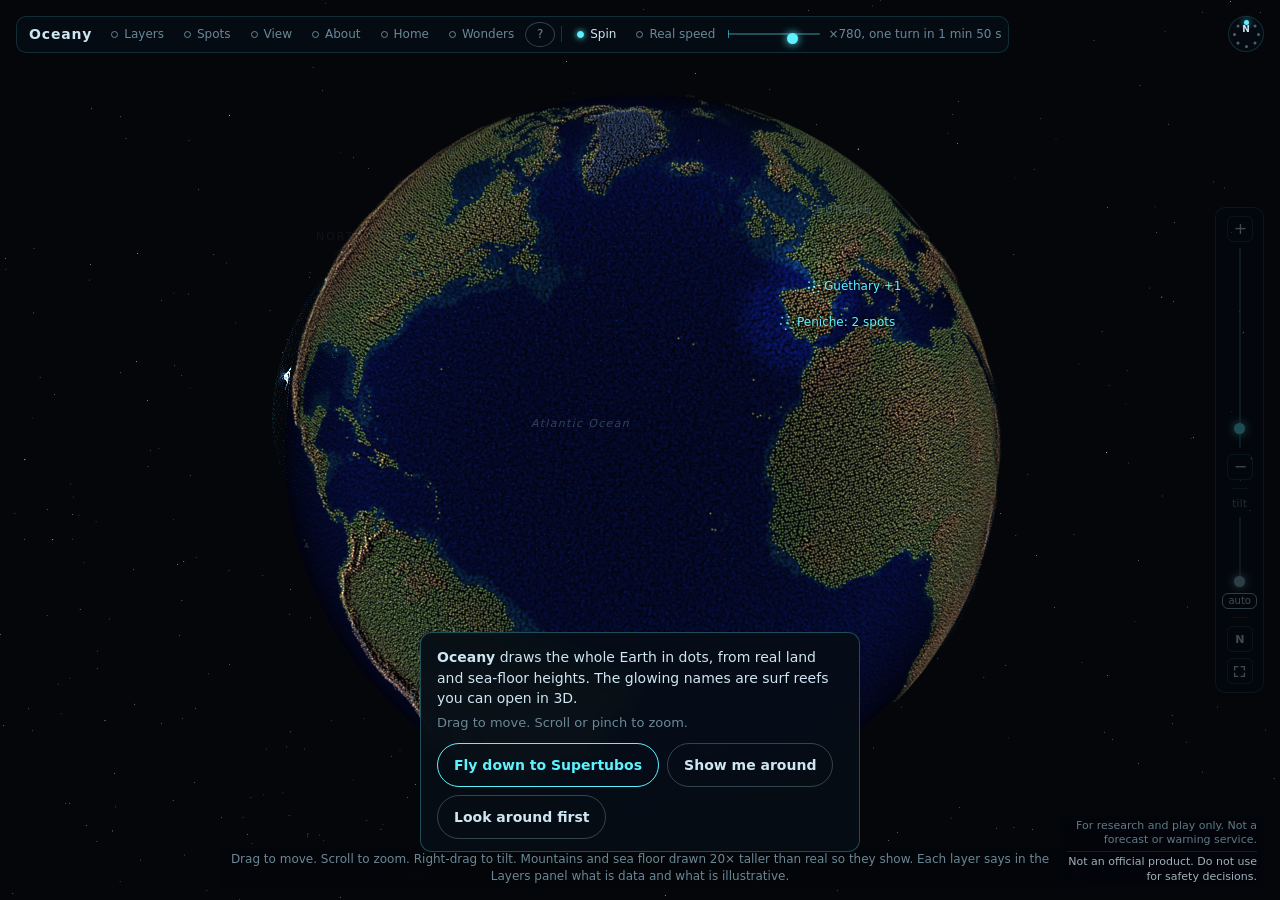
==== commit 78274b76: "Globe b59: Wonders tour button (24 places, eased flights, sourced facts) Co-Authored-By: Claude Opus" ====
--- a/pieces/07-globe/index.html
+++ b/pieces/07-globe/index.html
@@ -439,6 +439,7 @@
   </div>
   <div id="hint">Drag to move; right-drag or shift-drag to tilt and turn; scroll, pinch or use the slider to zoom. Each dot is one point of ETOPO1 global relief (NOAA): ocean blue by depth; land coloured by height (olive low ground, brown uplands, grey-brown high plateaus, paler only on the highest peaks; the Antarctic and Greenland ice sheets blue-grey). Colour shows height, not vegetation or snow.</div>
   <script type="module" src="./fullscreen.js?v=f1"></script>
-  <script type="module" src="./globe.js?v=b58"></script>
+  <script type="module" src="./globe.js?v=b59"></script>
+  <script type="module" src="./wonders.js?v=w1"></script>   <!-- Wonders tour (2026-11-25): waits for window.__globe; bar button or phone pill -->
 </body>
 </html>
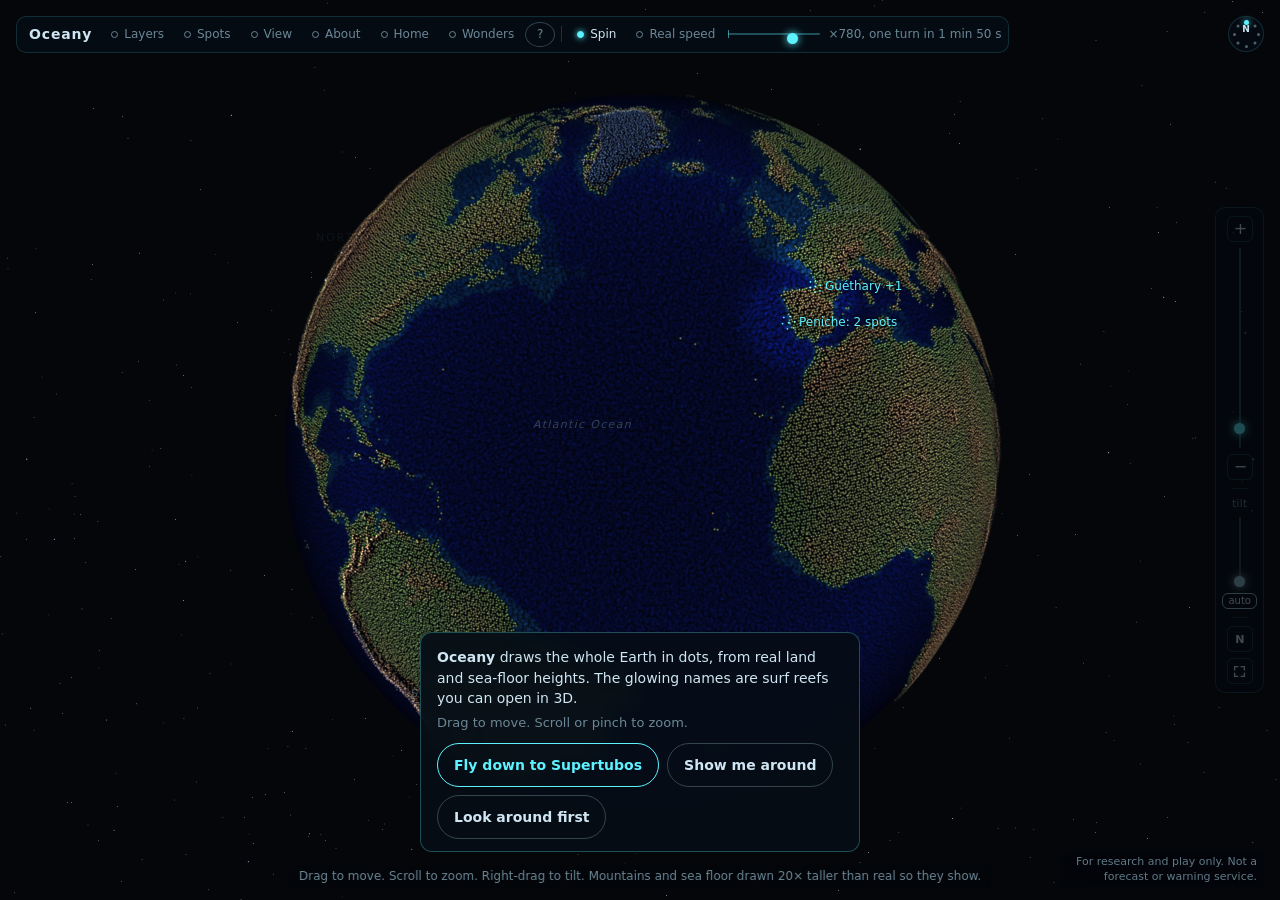
==== commit b90d6bb9: "Globe b60: waves and wind on a 7-day forecast bar, swell crest lines, clear-screen Wonders tour Co-A" ====
--- a/pieces/07-globe/index.html
+++ b/pieces/07-globe/index.html
@@ -439,7 +439,7 @@
   </div>
   <div id="hint">Drag to move; right-drag or shift-drag to tilt and turn; scroll, pinch or use the slider to zoom. Each dot is one point of ETOPO1 global relief (NOAA): ocean blue by depth; land coloured by height (olive low ground, brown uplands, grey-brown high plateaus, paler only on the highest peaks; the Antarctic and Greenland ice sheets blue-grey). Colour shows height, not vegetation or snow.</div>
   <script type="module" src="./fullscreen.js?v=f1"></script>
-  <script type="module" src="./globe.js?v=b59"></script>
-  <script type="module" src="./wonders.js?v=w1"></script>   <!-- Wonders tour (2026-11-25): waits for window.__globe; bar button or phone pill -->
+  <script type="module" src="./globe.js?v=b60"></script>
+  <script type="module" src="./wonders.js?v=w2"></script>   <!-- Wonders tour (2026-11-25): waits for window.__globe; bar button or phone pill -->
 </body>
 </html>
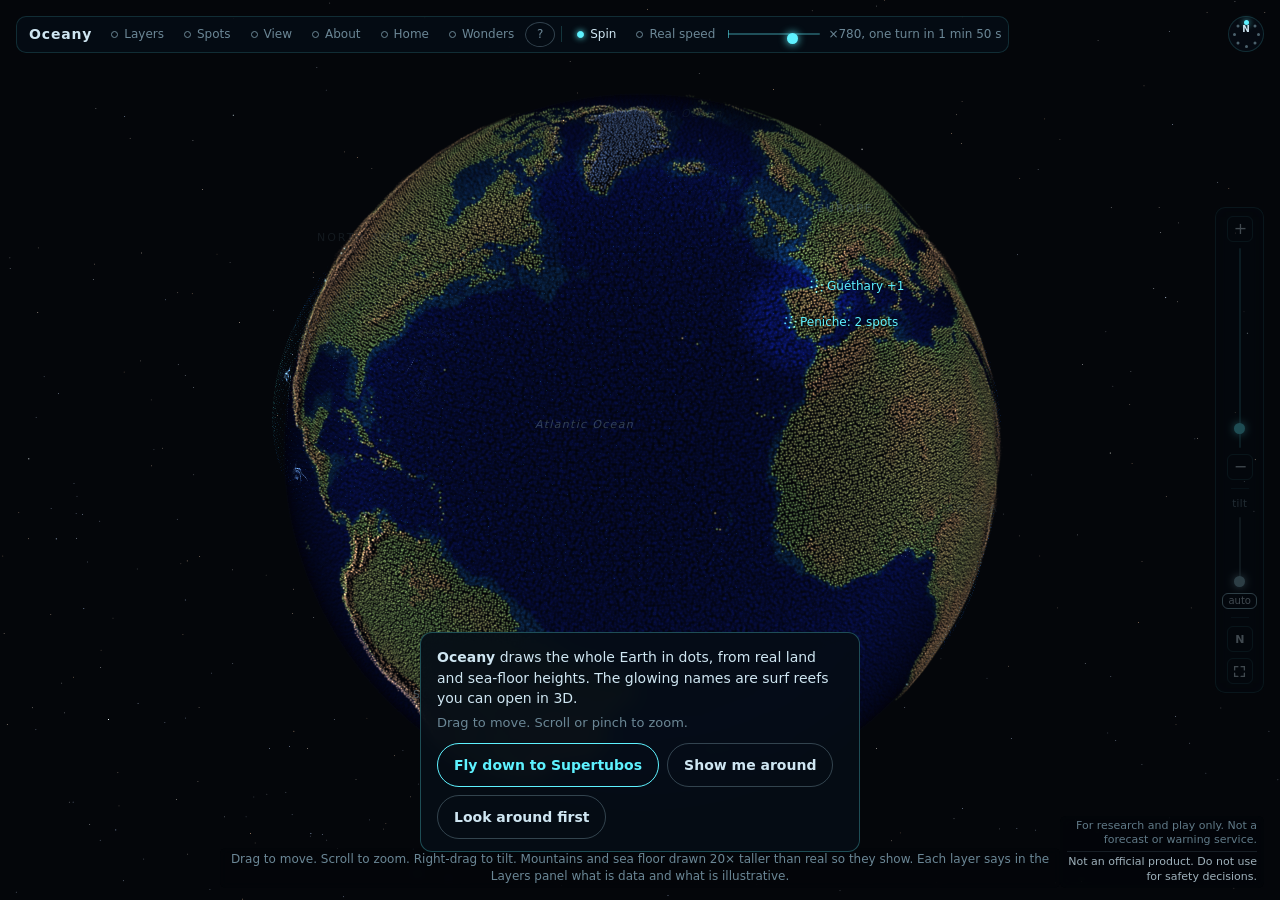
==== commit 1ddf8616: "Reef viewer speed and payload, Python cleanup, globe and pipeline fixes Reef viewer: swell animated " ====
--- a/pieces/07-globe/index.html
+++ b/pieces/07-globe/index.html
@@ -12,11 +12,22 @@
   <meta name="apple-mobile-web-app-capable" content="yes">
   <meta name="apple-mobile-web-app-status-bar-style" content="black-translucent">
   <meta name="apple-mobile-web-app-title" content="Oceany">
-  <script type="importmap">
-  { "imports": {
+  <script>
+  /* One build tag for every layer module and each of its imports (globe.js loadOne tags the entry file with the same one).
+     Bump LAYER_BUILD here and in sw.js whenever any layer file changes. The import map is built here, before the
+     module scripts, so an import inside a layer (dots_common.js ...) resolves to the same tagged URL for everyone. */
+  (function () {
+    var B = window.__OCEANY_LAYER_BUILD = 'L1', imports = {
       "three": "../01-seafloor/viewer/vendor/three.module.js",
       "three/addons/": "../01-seafloor/viewer/vendor/addons/",
-      "./dots.js": "./dots.js?v=b58", "./terrain.js": "./terrain.js?v=b58" } }
+      "./dots.js": "./dots.js?v=b58", "./terrain.js": "./terrain.js?v=b59" };
+    ['07-globe/data-source', '08-storms/dots_common', '08-storms/hurricanes', '08-storms/hurricanes_live', '08-storms/tornadoes', '08-storms/tornado_live',
+     '10-sky/aurora', '10-sky/snow', '11-ocean/wind', '11-ocean/waves', '11-ocean/swell', '11-ocean/ocean_data', '11-ocean/ocean_model',
+     '11-ocean/forecast_data', '11-ocean/forecast_bar', '11-ocean/wave_colours', '12-quakes/quakes_common', '12-quakes/quakes_history', '12-quakes/quakes_live'
+    ].forEach(function (p) { imports['../' + p + '.js'] = '../' + p + '.js?v=' + B; });
+    var s = document.createElement('script'); s.type = 'importmap'; s.textContent = JSON.stringify({ imports: imports });
+    document.currentScript.after(s);
+  })();
   </script>
   <style>
     :root { --panel: #060e16; --bg: #04060a; --ink: #cfe6f2; --dim: #6b8696; --open: #5ff2ff; --accent: #5ff2ff; --fc: #8fc2d1; --lock: #4a5a66; --hz: #8ca3b8; }
@@ -439,7 +450,7 @@
   </div>
   <div id="hint">Drag to move; right-drag or shift-drag to tilt and turn; scroll, pinch or use the slider to zoom. Each dot is one point of ETOPO1 global relief (NOAA): ocean blue by depth; land coloured by height (olive low ground, brown uplands, grey-brown high plateaus, paler only on the highest peaks; the Antarctic and Greenland ice sheets blue-grey). Colour shows height, not vegetation or snow.</div>
   <script type="module" src="./fullscreen.js?v=f1"></script>
-  <script type="module" src="./globe.js?v=b60"></script>
+  <script type="module" src="./globe.js?v=b61"></script>
   <script type="module" src="./wonders.js?v=w2"></script>   <!-- Wonders tour (2026-11-25): waits for window.__globe; bar button or phone pill -->
 </body>
 </html>
